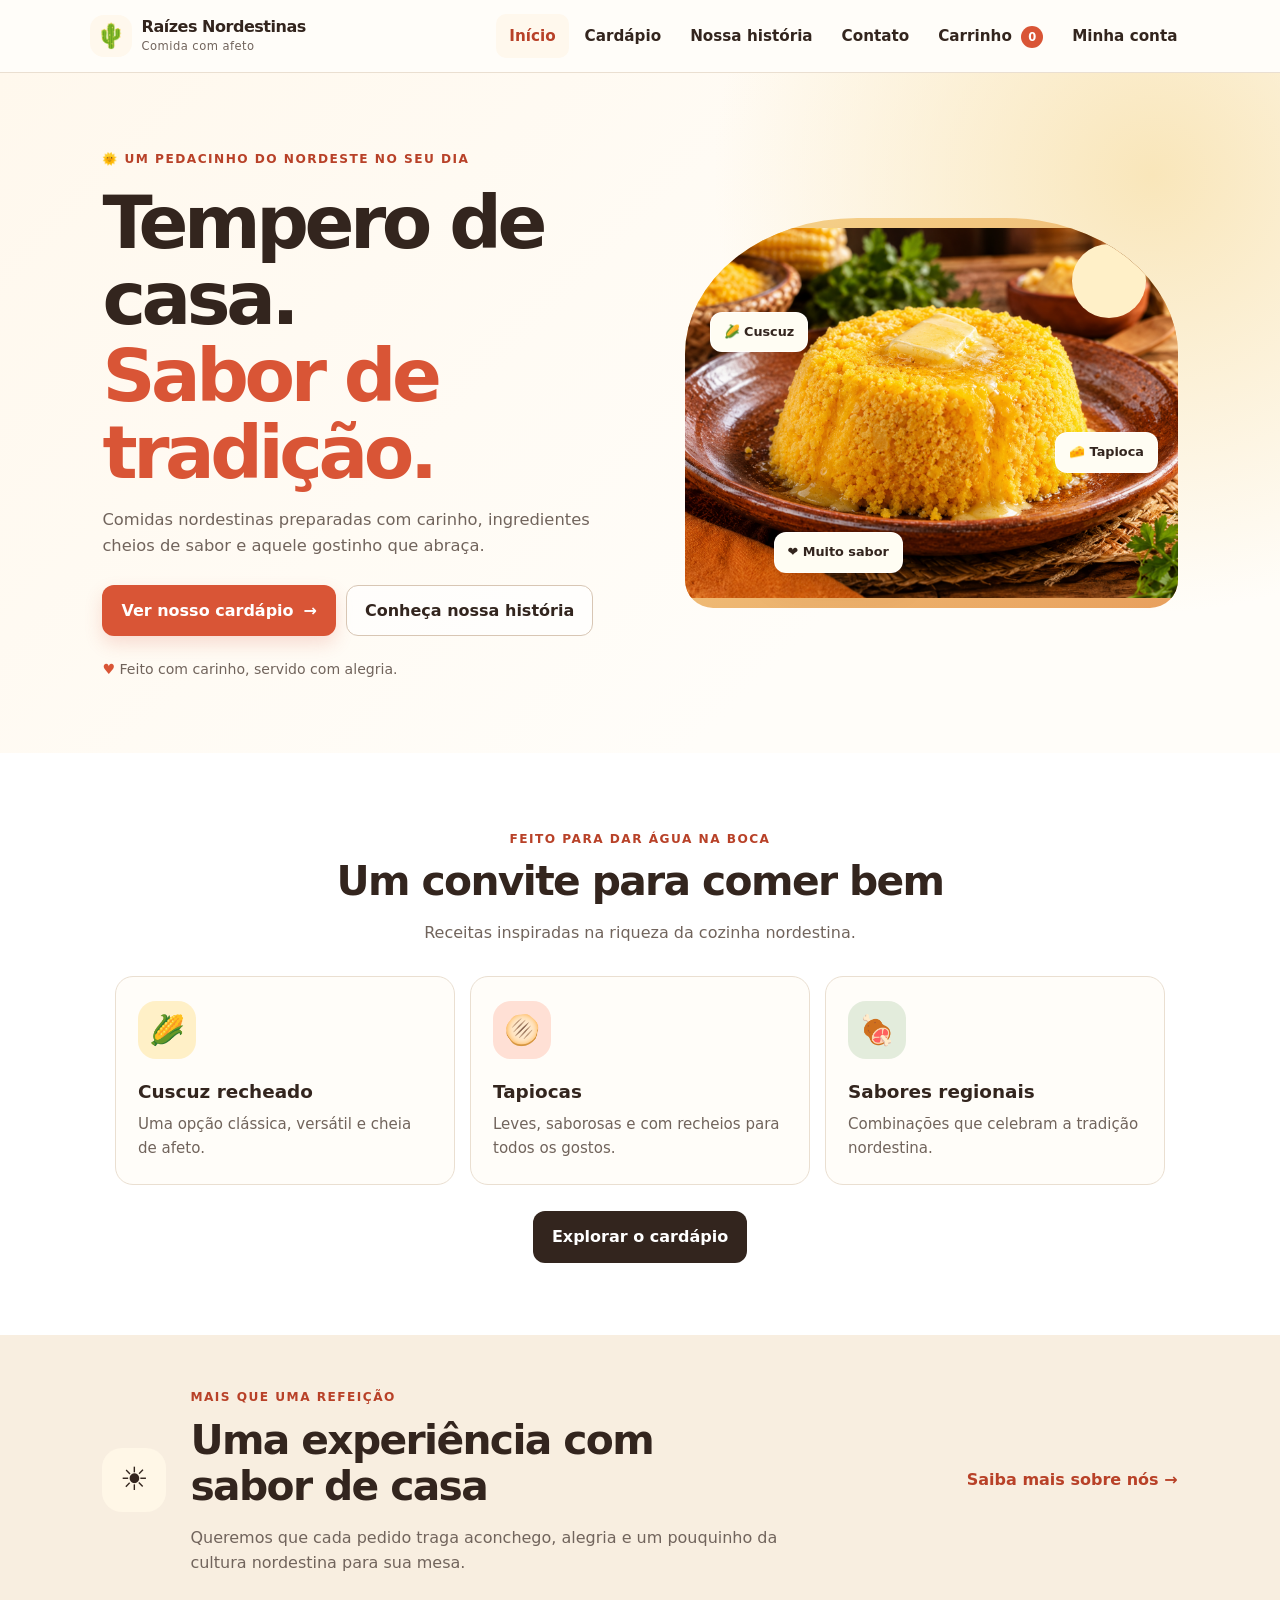
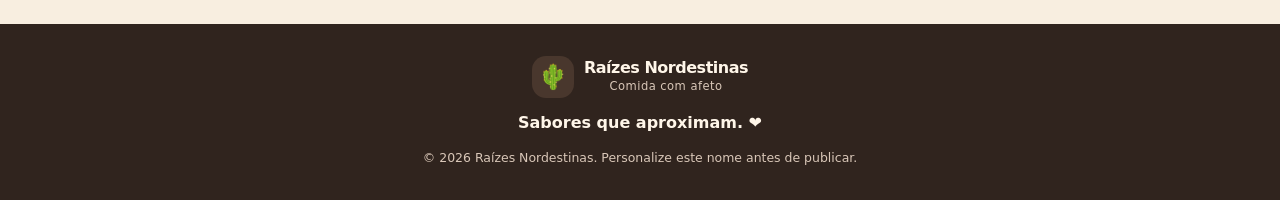
==== index.html @ 8aa953eb "teste de pagamento Projeto final do trabalho teste de pagamento" ====
<!DOCTYPE html>
<html lang="pt-BR">
<head>
  <meta charset="UTF-8">
  <meta name="viewport" content="width=device-width, initial-scale=1">
  <meta name="description" content="Sabores do Nordeste feitos com carinho. Confira nosso cardápio de comidas nordestinas.">
  <title>Raízes Nordestinas | Comida com afeto</title>
  <link rel="stylesheet" href="CSS/style.css">
  <script src="JS/script.js" defer></script>
</head>
<body>
  <a class="skip-link" href="#conteudo">Pular para o conteúdo</a>
  <header class="site-header">
    <a class="brand" href="index.html" aria-label="Raízes Nordestinas - página inicial">
      <span class="brand-mark" aria-hidden="true">🌵</span>
      <span><strong>Raízes Nordestinas</strong><small>Comida com afeto</small></span>
    </a>
    <button class="menu-toggle" aria-label="Abrir menu" aria-expanded="false" aria-controls="site-nav">☰</button>
    <nav class="site-nav" id="site-nav">
      <a class="active" href="index.html">Início</a>
      <a href="cardapio.html">Cardápio</a>
      <a href="quemsomos.html">Nossa história</a>
      <a href="contato.html">Contato</a>
    <a href="carrinho.html">Carrinho <span class="cart-count" aria-label="itens no carrinho">0</span></a>
    <a href="login.html">Minha conta</a></nav>
  </header>

  <main id="conteudo">
    <section class="hero">
      <div class="hero-content">
        <span class="eyebrow">🌞 Um pedacinho do Nordeste no seu dia</span>
        <h1>Tempero de casa.<br><em>Sabor de tradição.</em></h1>
        <p>Comidas nordestinas preparadas com carinho, ingredientes cheios de sabor e aquele gostinho que abraça.</p>
        <div class="hero-actions">
          <a class="button button-primary" href="cardapio.html">Ver nosso cardápio <span aria-hidden="true">→</span></a>
          <a class="button button-outline" href="quemsomos.html">Conheça nossa história</a>
        </div>
        <div class="hero-note"><span aria-hidden="true">♥</span> Feito com carinho, servido com alegria.</div>
      </div>
      <div class="hero-art" role="img" aria-label="Ilustração decorativa com referências à culinária nordestina">
        <div class="sun"></div><div class="menu-art">
    <img
        src="IMAGENS/cardapio/CuscuzManteigaDerretida.png"
        alt="Cuscuz nordestino com manteiga derretida"
        loading="lazy"
    >
</div>
        <span class="floating-tag tag-one">🌽 Cuscuz</span>
        <span class="floating-tag tag-two">🧀 Tapioca</span>
        <span class="floating-tag tag-three">❤️ Muito sabor</span>
      </div>
    </section>

    <section class="section section-light">
      <div class="section-heading">
        <span class="eyebrow">Feito para dar água na boca</span>
        <h2>Um convite para comer bem</h2>
        <p>Receitas inspiradas na riqueza da cozinha nordestina.</p>
      </div>
      <div class="feature-grid">
        <article class="feature-card"><div class="food-icon icon-yellow">🌽</div><h3>Cuscuz recheado</h3><p>Uma opção clássica, versátil e cheia de afeto.</p></article>
        <article class="feature-card"><div class="food-icon icon-coral">🫓</div><h3>Tapiocas</h3><p>Leves, saborosas e com recheios para todos os gostos.</p></article>
        <article class="feature-card"><div class="food-icon icon-green">🍖</div><h3>Sabores regionais</h3><p>Combinações que celebram a tradição nordestina.</p></article>
      </div>
      <div class="center-action"><a class="button button-dark" href="cardapio.html">Explorar o cardápio</a></div>
    </section>

    <section class="story-strip">
      <div class="story-symbol" aria-hidden="true">☀️</div>
      <div><span class="eyebrow">Mais que uma refeição</span><h2>Uma experiência com sabor de casa</h2><p>Queremos que cada pedido traga aconchego, alegria e um pouquinho da cultura nordestina para sua mesa.</p></div>
      <a class="text-link" href="quemsomos.html">Saiba mais sobre nós →</a>
    </section>
  </main>

  <footer class="site-footer">
    <a class="brand brand-footer" href="index.html"><span class="brand-mark">🌵</span><span><strong>Raízes Nordestinas</strong><small>Comida com afeto</small></span></a>
    <p>Sabores que aproximam. ❤️</p>
    <small>© <span class="current-year">2026</span> Raízes Nordestinas. Personalize este nome antes de publicar.</small>
  </footer>
</body>
</html>
---- CSS/style.css ----
/* Raízes Nordestinas — CSS Mobile-First */
:root{--ink:#33251e;--muted:#71645c;--cream:#fff8ed;--paper:#fffdf9;--coral:#d95536;--coral-dark:#b84128;--yellow:#f3bd4f;--green:#526d4d;--line:#eadfd1;--shadow:0 14px 35px rgba(73,43,24,.09)}
*{box-sizing:border-box}
html{scroll-behavior:smooth}
body{margin:0;background:var(--paper);color:var(--ink);font-family:system-ui,-apple-system,BlinkMacSystemFont,"Segoe UI",sans-serif;line-height:1.6}
img{max-width:100%;height:auto}
a{color:inherit}
button,input,textarea,select{font:inherit}
button,a{-webkit-tap-highlight-color:transparent}
a:focus-visible,button:focus-visible,input:focus-visible,textarea:focus-visible,select:focus-visible{outline:3px solid #e6a62d;outline-offset:3px}
.skip-link{position:absolute;left:-9999px;top:0;background:#fff;padding:12px;z-index:100}
.skip-link:focus{left:12px;top:12px}
.site-header{position:relative;z-index:10;display:flex;align-items:center;justify-content:space-between;gap:16px;padding:14px 5%;background:rgba(255,253,249,.97);border-bottom:1px solid var(--line)}
.brand{display:flex;align-items:center;gap:10px;text-decoration:none;min-width:0}
.brand-mark{display:grid;place-items:center;width:42px;height:42px;border-radius:14px;background:var(--cream);font-size:24px}
.brand strong{display:block;font-size:1rem;line-height:1.2;letter-spacing:-.03em}
.brand small{display:block;color:var(--muted);font-size:.72rem;letter-spacing:.04em}
.menu-toggle{display:grid;place-items:center;width:44px;height:44px;border:1px solid var(--line);border-radius:12px;background:white;color:var(--ink);font-size:1.3rem;cursor:pointer}
.site-nav{display:none;position:absolute;top:100%;left:0;right:0;padding:10px 5% 18px;background:var(--paper);border-bottom:1px solid var(--line);box-shadow:var(--shadow)}
.site-nav.open{display:grid;gap:4px}
.site-nav a{text-decoration:none;padding:12px 14px;border-radius:10px;font-size:.95rem;font-weight:650}
.site-nav a:hover,.site-nav a.active{background:var(--cream);color:var(--coral-dark)}
.hero{display:grid;gap:20px;padding:48px 6% 54px;background:radial-gradient(circle at 90% 15%,#f9e6ba 0,transparent 34%),linear-gradient(135deg,#fff8ed,#fffdf9 70%)}
.hero-content{max-width:620px}
.eyebrow{display:inline-block;color:var(--coral-dark);font-size:.76rem;font-weight:800;letter-spacing:.12em;text-transform:uppercase}
.hero h1,.page-hero h1{margin:14px 0;font-size:clamp(2.35rem,10vw,4.6rem);line-height:1.04;letter-spacing:-.06em}
.hero h1 em{color:var(--coral);font-style:normal}
.hero-content>p,.page-hero>p{max-width:550px;color:var(--muted);font-size:1.02rem}
.hero-actions{display:flex;flex-direction:column;align-items:stretch;gap:10px;margin-top:25px}
.button{display:inline-flex;align-items:center;justify-content:center;gap:10px;min-height:48px;padding:12px 18px;border:1px solid transparent;border-radius:12px;text-decoration:none;text-align:center;font-weight:750;cursor:pointer;transition:transform .2s,background .2s}
.button:hover{transform:translateY(-2px)}
.button-primary{background:var(--coral);color:white;box-shadow:0 8px 18px rgba(217,85,54,.18)}
.button-primary:hover{background:var(--coral-dark)}
.button-outline{border-color:#d8c6b4;background:rgba(255,255,255,.65)}
.button-dark{background:var(--ink);color:white}
.hero-note{margin-top:22px;color:var(--muted);font-size:.88rem}
.hero-note span{color:var(--coral)}
.hero-art{position:relative;display:grid;place-items:center;min-height:260px;max-width:480px;width:100%;margin:auto;overflow:hidden;border-radius:35% 35% 28px 28px;background:linear-gradient(145deg,#f6d58d,#e8a05d)}
.sun{position:absolute;top:26px;right:32px;width:74px;height:74px;border-radius:50%;background:#fff0c8}
.plate{position:relative;display:grid;place-items:center;width:min(64vw,245px);aspect-ratio:1;border:12px solid #fff7e8;border-radius:50%;background:#f6e8c9;box-shadow:0 18px 30px #8f4e2533;font-size:clamp(5rem,20vw,8rem)}
.floating-tag{position:absolute;padding:9px 13px;border:1px solid #ffffffa8;border-radius:12px;background:#fffdf3;color:var(--ink);font-size:.8rem;font-weight:750;box-shadow:var(--shadow)}
.tag-one{top:24%;left:5%}.tag-two{right:4%;top:55%}.tag-three{bottom:9%;left:18%}
.section{padding:56px 6%}
.section-light{background:#fff}
.section-heading{text-align:center;max-width:650px;margin:0 auto 30px}
.section-heading h2,.story-strip h2,.about-copy h2,.contact-info h2,.order-banner h2{margin:8px 0 10px;font-size:clamp(1.7rem,6vw,2.55rem);line-height:1.13;letter-spacing:-.04em}
.section-heading p,.story-strip p,.about-copy>p,.contact-info>p,.order-banner p{color:var(--muted)}
.feature-grid{display:grid;grid-template-columns:1fr;gap:15px;max-width:1050px;margin:auto}
.feature-card{padding:24px 22px;border:1px solid var(--line);border-radius:18px;background:var(--paper)}
.food-icon{display:grid;place-items:center;width:58px;height:58px;border-radius:18px;font-size:1.8rem}
.icon-yellow{background:#fff0c7}.icon-coral{background:#ffe0d5}.icon-green{background:#e3ecdc}
.feature-card h3{margin:18px 0 6px;font-size:1.15rem}
.feature-card p{margin:0;color:var(--muted);font-size:.94rem}
.center-action{text-align:center;margin-top:26px}
.story-strip{display:grid;gap:18px;padding:42px 6%;background:#f8eee0}
.story-symbol{display:grid;place-items:center;width:64px;height:64px;border-radius:20px;background:#fff7e7;font-size:2rem}
.story-strip h2{max-width:540px}.story-strip p{max-width:620px;margin-bottom:0}
.text-link,.small-link{color:var(--coral-dark);font-weight:800;text-decoration:none}
.text-link{align-self:center}
.site-footer{display:grid;justify-items:center;gap:12px;padding:28px 6%;background:#30241e;color:#fff6e9;text-align:center}
.brand-footer .brand-mark{background:#49372d}
.brand-footer small{color:#d9c7b8}
.site-footer p{margin:0;font-weight:650}
.site-footer>small{color:#d9c7b8;font-size:.78rem}
.page-hero{padding:46px 6% 40px;text-align:center;background:linear-gradient(135deg,#fff4e3,#fffdf9)}
.page-hero h1{font-size:clamp(2.2rem,9vw,3.7rem)}
.page-hero>p{margin:0 auto;max-width:650px}
.menu-section{padding:28px 5% 55px}
.filter-row{display:flex;gap:8px;overflow-x:auto;padding:4px 0 18px;margin-bottom:12px;scrollbar-width:thin}
.filter-button{flex:0 0 auto;padding:10px 15px;border:1px solid var(--line);border-radius:999px;background:white;color:var(--ink);font-weight:700;cursor:pointer}
.filter-button.active,.filter-button:hover{border-color:var(--coral);background:var(--coral);color:white}
.menu-grid{display:grid;grid-template-columns:1fr;gap:16px}
.menu-card{overflow:hidden;border:1px solid var(--line);border-radius:18px;background:#fff;box-shadow:0 6px 20px rgba(73,43,24,.04)}
.menu-card[hidden]{display:none}
.menu-art{display:grid;place-items:center;min-height:150px;font-size:4.6rem}
.art-yellow{background:#fff0c7}.art-coral{background:#ffe0d5}.art-cream{background:#f8eddb}.art-green{background:#e3ecdc}.art-blue{background:#dcebf0}
.menu-card-body{padding:18px}
.menu-category{font-size:.68rem;font-weight:850;letter-spacing:.12em;color:var(--coral-dark)}
.menu-card h2{margin:5px 0;font-size:1.18rem}
.menu-card p{margin:0 0 17px;color:var(--muted);font-size:.9rem}
.menu-card-bottom{display:flex;align-items:center;justify-content:space-between;gap:10px;flex-wrap:wrap;padding-top:13px;border-top:1px solid var(--line)}
.menu-card-bottom strong{font-size:1.05rem}
.small-link{font-size:.8rem}
.menu-disclaimer{margin:22px auto 0;max-width:850px;color:var(--muted);font-size:.82rem}
.order-banner{display:grid;gap:20px;padding:35px 6%;background:#f8eee0}
.about-layout{display:grid;gap:32px;padding:40px 6% 60px}
.about-art{position:relative;display:grid;place-items:center;min-height:260px;border-radius:24px;background:linear-gradient(145deg,#f6d58d,#e8a05d);overflow:hidden}
.about-sun{position:absolute;top:22px;right:24px;font-size:3rem}
.about-plate{display:grid;place-items:center;width:190px;aspect-ratio:1;border:10px solid #fff7e8;border-radius:50%;background:#f6e8c9;box-shadow:0 18px 30px #8f4e2533;font-size:6rem}
.about-sticker{position:absolute;bottom:15px;left:14px;padding:10px 15px;border-radius:12px;background:#fffdf3;font-weight:800;line-height:1.3;transform:rotate(-5deg)}
.about-copy h2{font-size:clamp(1.8rem,6vw,2.6rem)}
.value-list{display:grid;gap:14px;margin:24px 0}
.value-list>div{display:flex;align-items:flex-start;gap:12px}
.value-list>div>span{display:grid;place-items:center;flex:0 0 42px;height:42px;border-radius:13px;background:var(--cream);font-size:1.35rem}
.value-list p{margin:0;color:var(--muted);font-size:.9rem}
.value-list strong{color:var(--ink)}
.quote-band{padding:38px 6%;background:#f8eee0;text-align:center}
.quote-band p{margin:0 auto 8px;max-width:700px;font-size:clamp(1.4rem,5vw,2rem);font-weight:800;line-height:1.25;letter-spacing:-.03em}
.quote-band span{color:var(--muted);font-size:.9rem}
.contact-layout{display:grid;gap:28px;padding:35px 6% 60px}
.contact-info{padding:10px 0}
.contact-item{display:flex;gap:14px;align-items:flex-start;margin-top:20px}
.contact-item>span{display:grid;place-items:center;flex:0 0 46px;height:46px;border-radius:14px;background:var(--cream);font-size:1.3rem}
.contact-item strong{display:block}
.contact-item p{margin:3px 0 0;color:var(--muted);font-size:.9rem}
.contact-form{display:grid;gap:9px;padding:22px;border:1px solid var(--line);border-radius:20px;background:#fff;box-shadow:var(--shadow)}
.contact-form h2{margin:0;font-size:1.45rem}
.contact-form>p{margin:0 0 8px;color:var(--muted);font-size:.85rem}
.contact-form label{font-size:.87rem;font-weight:750}
.contact-form input,.contact-form textarea,.contact-form select{width:100%;min-height:46px;padding:11px 12px;border:1px solid #d9cec2;border-radius:10px;background:#fffdf9;color:var(--ink)}
.contact-form textarea{resize:vertical}
.contact-form .button{width:100%;margin-top:6px}
.form-feedback{color:var(--green);font-size:.88rem}
@media(min-width:600px){
 .hero{padding-top:62px;padding-bottom:64px}
 .hero-actions{flex-direction:row;align-items:center;flex-wrap:wrap}
 .hero-art{min-height:340px}
 .feature-grid{grid-template-columns:repeat(3,minmax(0,1fr))}
 .menu-grid{grid-template-columns:repeat(2,minmax(0,1fr))}
 .story-strip{grid-template-columns:auto 1fr;align-items:center}
 .story-strip .text-link{grid-column:2}
 .order-banner{grid-template-columns:1fr auto;align-items:center}
 .contact-form{padding:28px}
}
@media(min-width:800px){
 .site-header{padding:14px 7%}
 .menu-toggle{display:none}
 .site-nav{position:static;display:flex;align-items:center;gap:3px;padding:0;border:0;box-shadow:none;background:transparent}
 .site-nav a{padding:10px 13px}
 .hero{grid-template-columns:1.05fr .95fr;align-items:center;gap:38px;padding:72px 8%}
 .hero-art{min-height:390px}
 .section{padding:72px 8%}
 .story-strip{padding:48px 8%;grid-template-columns:auto 1fr auto;gap:24px}
 .story-strip .text-link{grid-column:auto}
 .page-hero{padding:58px 8% 48px}
 .menu-section{padding:35px 8% 65px}
 .menu-grid{grid-template-columns:repeat(3,minmax(0,1fr));gap:20px}
 .menu-art{min-height:170px}
 .order-banner{padding:42px 8%}
 .about-layout{grid-template-columns:.9fr 1.1fr;align-items:center;gap:55px;padding:60px 8% 75px}
 .about-art{min-height:430px}
 .about-plate{width:250px;font-size:8rem}
 .contact-layout{grid-template-columns:1fr 1fr;gap:60px;padding:50px 8% 75px}
 .contact-info{padding:22px 0}
 .site-footer{padding:32px 8%}
}
@media(min-width:1100px){
 .hero{padding-left:max(8%,calc((100% - 1180px)/2));padding-right:max(8%,calc((100% - 1180px)/2))}
 .hero-art{max-width:500px}
 .menu-grid{gap:24px}
}
@media(prefers-reduced-motion:reduce){html{scroll-behavior:auto}*,*::before,*::after{transition:none!important}}

/* Carrinho e pedidos — Mobile-First */
.cart-count{display:inline-grid;place-items:center;min-width:22px;height:22px;padding:0 5px;margin-left:4px;border-radius:999px;background:var(--coral);color:#fff;font-size:.72rem;font-weight:800}
.menu-card-bottom{display:flex;flex-wrap:wrap;align-items:center;justify-content:space-between;gap:10px}
.menu-card-bottom .button{min-height:40px;padding:9px 12px;font-size:.85rem}
.cart-page{max-width:1000px;margin:0 auto;padding:28px 5% 60px}
.cart-list{display:grid;gap:12px;margin:20px 0}
.cart-item{display:grid;grid-template-columns:1fr auto;gap:12px;align-items:center;padding:16px;border:1px solid var(--line);border-radius:16px;background:#fff}
.cart-item h2{margin:0;font-size:1rem}
.cart-item p{margin:4px 0 0;color:var(--muted);font-size:.88rem}
.cart-controls{display:flex;align-items:center;justify-content:flex-end;gap:8px;flex-wrap:wrap}
.qty-btn,.remove-btn{min-width:36px;min-height:36px;border:1px solid var(--line);border-radius:10px;background:var(--cream);cursor:pointer;font-weight:800}
.remove-btn{padding:0 10px;color:var(--coral-dark)}
.cart-summary{padding:20px;border-radius:18px;background:var(--cream)}
.summary-line{display:flex;justify-content:space-between;gap:14px;padding:7px 0}
.summary-total{margin-top:8px;padding-top:14px;border-top:1px solid var(--line);font-size:1.2rem;font-weight:850}
.checkout-form{display:grid;gap:12px;margin-top:20px}
.checkout-form label{display:grid;gap:6px;font-weight:700;font-size:.9rem}
.checkout-form input,.checkout-form textarea,.checkout-form select{width:100%;min-height:46px;padding:11px 12px;border:1px solid #d9c9b8;border-radius:10px;background:#fff}
.empty-cart{padding:32px 20px;border:1px dashed #d8c6b4;border-radius:16px;text-align:center}
.empty-cart p{color:var(--muted)}
.cart-notice{margin:12px 0;color:var(--green);font-weight:700}
@media(min-width:560px){.cart-item{grid-template-columns:minmax(0,1fr) auto}.checkout-form{grid-template-columns:1fr 1fr}.checkout-form .full-width{grid-column:1/-1}}
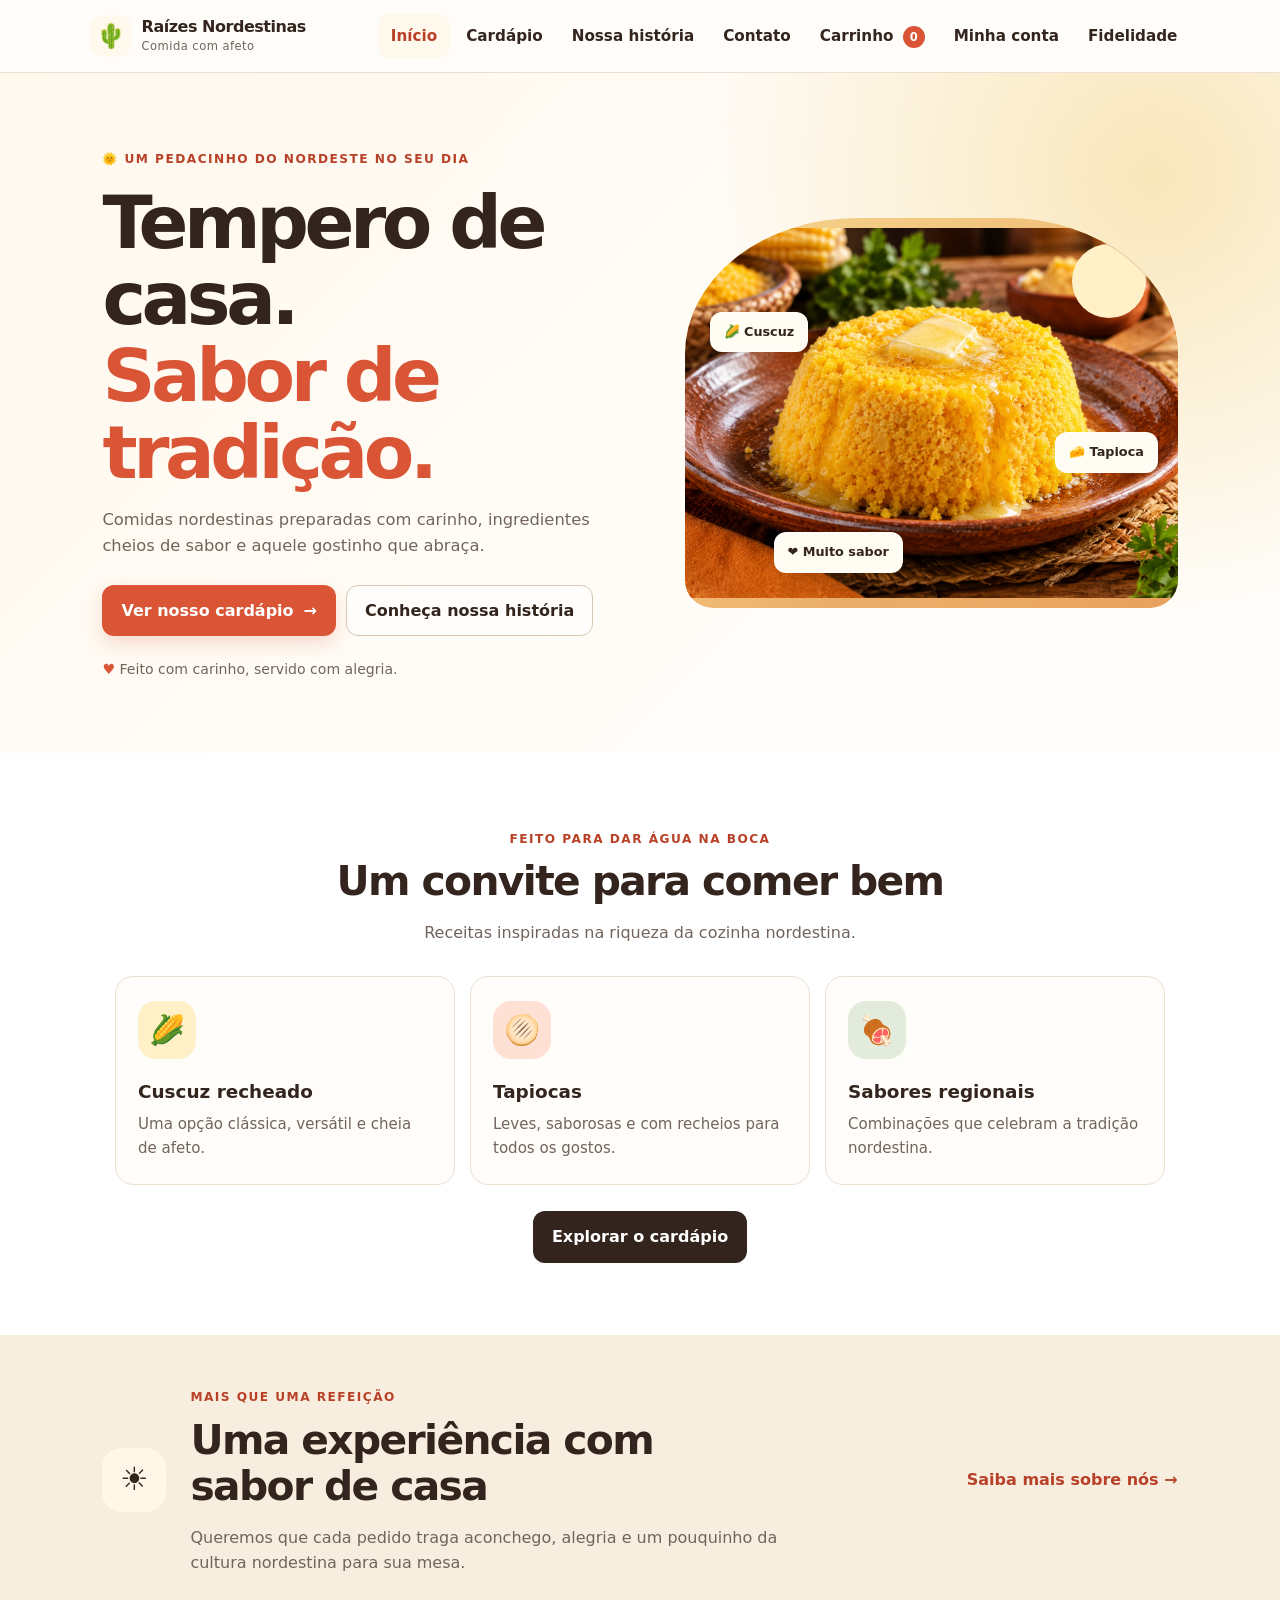
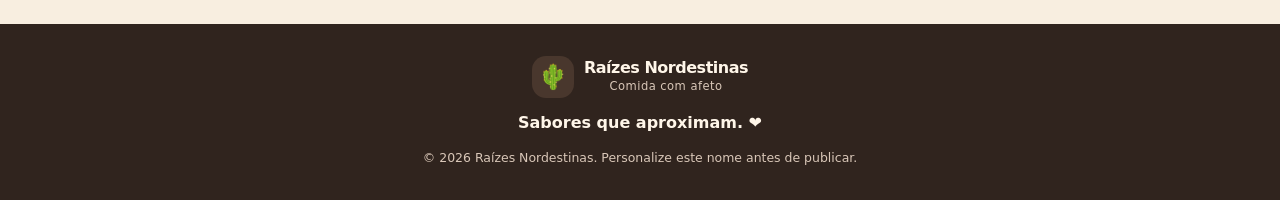
==== commit 8e9b5973: "cupom de fidelidade" ====
--- a/index.html
+++ b/index.html
@@ -22,7 +22,8 @@
       <a href="quemsomos.html">Nossa história</a>
       <a href="contato.html">Contato</a>
     <a href="carrinho.html">Carrinho <span class="cart-count" aria-label="itens no carrinho">0</span></a>
-    <a href="login.html">Minha conta</a></nav>
+    <a href="login.html">Minha conta</a>
+    <a href="fidelidade.html">Fidelidade</a></nav>
   </header>
 
   <main id="conteudo">
